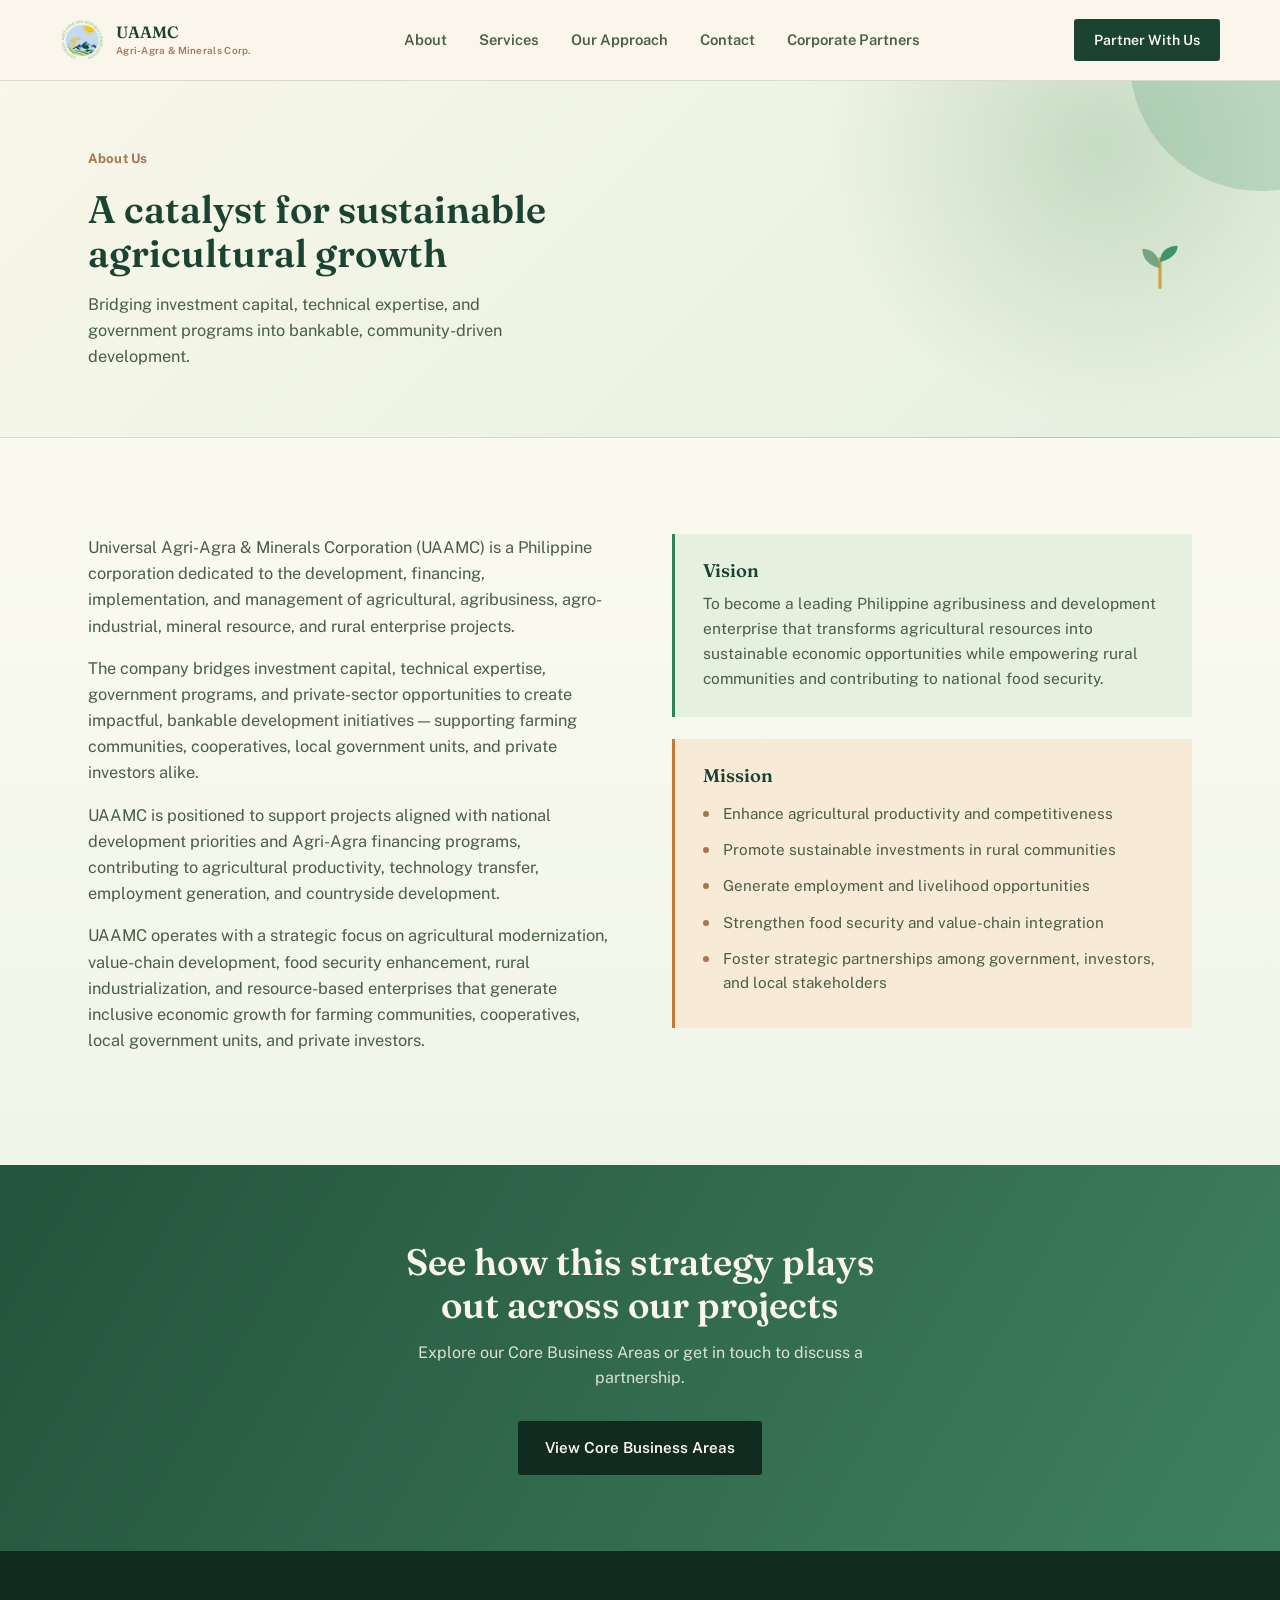
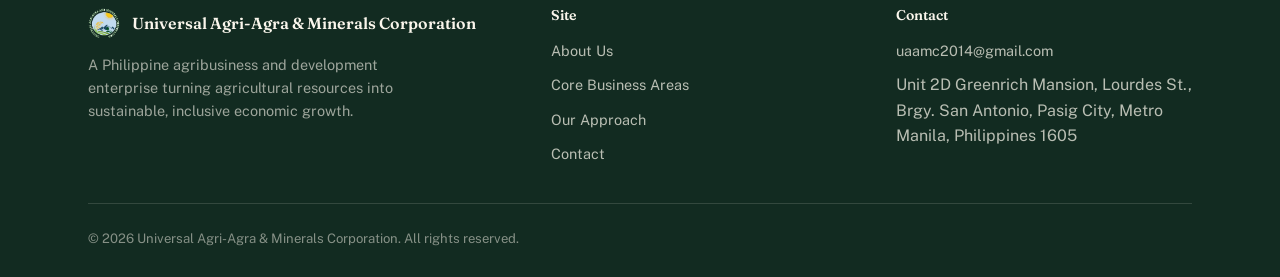
==== about.html @ ee2f5501 "Add files via upload" ====
<!DOCTYPE html>
<html lang="en">
<head>
<meta charset="UTF-8">
<meta name="viewport" content="width=device-width, initial-scale=1.0">
<title>About Us — UAAMC</title>
<meta name="description" content="Learn about Universal Agri-Agra & Minerals Corporation's vision, mission, and company overview.">
<link rel="preconnect" href="https://fonts.googleapis.com">
<link rel="preconnect" href="https://fonts.gstatic.com" crossorigin>
<link href="https://fonts.googleapis.com/css2?family=Fraunces:ital,opsz,wght@0,9..144,300;0,9..144,500;0,9..144,600;1,9..144,500&family=Public+Sans:wght@400;500;600;700&display=swap" rel="stylesheet">
<link rel="icon" type="image/png" href="assets/favicon.png">
<link rel="stylesheet" href="styles.css">
</head>
<body class="page-about">

<header>
  <div class="wrap nav-row">
    <a href="index.html" class="brand">
      <img class="brand-mark" src="assets/uaamc-logo.png" alt="UAAMC logo">
      <span class="brand-text">UAAMC<small>Agri-Agra & Minerals Corp.</small></span>
    </a>
    <nav id="site-navigation">
      <ul>
        <li><a href="about.html">About</a></li>
        <li><a href="services.html">Services</a></li>
        <li><a href="approach.html">Our Approach</a></li>
        <li><a href="contact.html">Contact</a></li>
        <li class="has-submenu">
          <a href="sazgar.html">Corporate Partners</a>
          <ul class="submenu">
            <li><a href="sazgar.html">SAZGAR Philippines Inc.</a></li>
            <!-- Add future corporate partners as additional submenu items here. -->
          </ul>
        </li>
      </ul>
    </nav>
    <a href="contact.html" class="nav-cta">Partner With Us</a>
    <button class="menu-btn" aria-label="Open menu" aria-expanded="false" aria-controls="site-navigation"><span></span><span></span><span></span></button>
  </div>
</header>

<main>
  <section class="page-banner">
    <div class="wrap">
      <div>
        <span class="eyebrow-tag">About Us</span>
        <h1>A catalyst for sustainable agricultural growth</h1>
        <p>Bridging investment capital, technical expertise, and government programs into bankable, community-driven development.</p>
      </div>
      <svg class="icon-badge" viewBox="0 0 40 40" fill="none" xmlns="http://www.w3.org/2000/svg" aria-hidden="true">
        <path d="M20 34V16" stroke="#D4A144" stroke-width="2" stroke-linecap="round"/>
        <path d="M20 22C20 22 9 20 9 10C16 10 20 15 20 22Z" fill="#74A57F"/>
        <path d="M20 18C20 18 31 16 31 8C24 8 20 12.5 20 18Z" fill="#40916C"/>
      </svg>
    </div>
  </section>

  <section class="about">
    <div class="wrap">
      <div class="about-grid">
        <div class="about-copy">
          <p>Universal Agri-Agra & Minerals Corporation (UAAMC) is a Philippine corporation dedicated to the development, financing, implementation, and management of agricultural, agribusiness, agro-industrial, mineral resource, and rural enterprise projects.</p>
          <p>The company bridges investment capital, technical expertise, government programs, and private-sector opportunities to create impactful, bankable development initiatives — supporting farming communities, cooperatives, local government units, and private investors alike.</p>
          <p>UAAMC is positioned to support projects aligned with national development priorities and Agri-Agra financing programs, contributing to agricultural productivity, technology transfer, employment generation, and countryside development.</p>
          <p>UAAMC operates with a strategic focus on agricultural modernization, value-chain development, food security enhancement, rural industrialization, and resource-based enterprises that generate inclusive economic growth for farming communities, cooperatives, local government units, and private investors.</p>
        </div>
        <div class="vm-stack">
          <div class="vm-card">
            <h3>Vision</h3>
            <p>To become a leading Philippine agribusiness and development enterprise that transforms agricultural resources into sustainable economic opportunities while empowering rural communities and contributing to national food security.</p>
          </div>
          <div class="vm-card mission">
            <h3>Mission</h3>
            <ul>
              <li>Enhance agricultural productivity and competitiveness</li>
              <li>Promote sustainable investments in rural communities</li>
              <li>Generate employment and livelihood opportunities</li>
              <li>Strengthen food security and value-chain integration</li>
              <li>Foster strategic partnerships among government, investors, and local stakeholders</li>
            </ul>
          </div>
        </div>
      </div>
    </div>
  </section>

  <section class="cta-band">
    <div class="wrap">
      <h2>See how this strategy plays out across our projects</h2>
      <p>Explore our Core Business Areas or get in touch to discuss a partnership.</p>
      <a href="services.html" class="btn btn-primary">View Core Business Areas</a>
    </div>
  </section>
</main>

<footer>
  <div class="wrap">
    <div class="foot-grid">
      <div>
        <div class="foot-brand">
          <img class="brand-mark" src="assets/uaamc-logo.png" alt="UAAMC logo">
          <span>Universal Agri-Agra & Minerals Corporation</span>
        </div>
        <p style="max-width:34ch; font-size:0.9rem; color:rgba(250,246,236,0.6);">A Philippine agribusiness and development enterprise turning agricultural resources into sustainable, inclusive economic growth.</p>
      </div>
      <div>
        <h4>Site</h4>
        <ul>
          <li><a href="about.html">About Us</a></li>
          <li><a href="services.html">Core Business Areas</a></li>
          <li><a href="approach.html">Our Approach</a></li>
          <li><a href="contact.html">Contact</a></li>
        </ul>
      </div>
      <div>
        <h4>Contact</h4>
        <ul>
          <li><a href="mailto:uaamc2014@gmail.com">uaamc2014@gmail.com</a></li>
          <li>Unit 2D Greenrich Mansion, Lourdes St., Brgy. San Antonio, Pasig City, Metro Manila, Philippines 1605</li>
        </ul>
      </div>
    </div>
    <div class="foot-bottom">
      <span>&copy; 2026 Universal Agri-Agra &amp; Minerals Corporation. All rights reserved.</span>
      <span></span>
    </div>
  </div>
</footer>

  <script src="script.js"></script>
</body>
</html>
---- styles.css ----
:root{
  --forest:#1B4332;
  --forest-deep:#122B21;
  --leaf:#40916C;
  --leaf-light:#74A57F;
  --earth:#A9744F;
  --earth-light:#C79766;
  --gold:#D4A144;
  --cream:#FAF6EC;
  --cream-alt:#F1E8D6;
  --ink:#22301D;
  --ink-soft:#4A5D45;
  --line:rgba(27,67,50,0.14);
  --max:1160px;
}

*{box-sizing:border-box;}
html{scroll-behavior:smooth;}
body{
  margin:0;
  background:var(--cream);
  color:var(--ink);
  font-family:'Public Sans', sans-serif;
  font-size:16px;
  line-height:1.6;
  -webkit-font-smoothing:antialiased;
}
h1,h2,h3,h4{
  font-family:'Fraunces', serif;
  color:var(--forest);
  margin:0 0 0.4em 0;
  line-height:1.15;
  font-weight:600;
}
p{margin:0 0 1em 0;}
a{color:inherit;}
img,svg{display:block; max-width:100%;}
.wrap{max-width:var(--max); margin:0 auto; padding:0 28px;}
section{padding:96px 0;}
ul{margin:0; padding:0;}

a:focus-visible, button:focus-visible{
  outline:3px solid var(--gold);
  outline-offset:2px;
}

@media (prefers-reduced-motion: reduce){
  *{animation:none !important; transition:none !important;}
}

/* ---------- Header ---------- */
header{
  position:sticky; top:0; z-index:50;
  background:rgba(250,246,236,0.92);
  backdrop-filter:blur(8px);
  border-bottom:1px solid var(--line);
}
.nav-row{
  display:flex; align-items:center; justify-content:space-between;
  padding:18px 0;
}
.brand{
  display:flex; align-items:center; gap:12px;
  text-decoration:none;
}
.brand-mark{width:44px; height:44px; flex-shrink:0; object-fit:contain;}
.brand-text{font-family:'Fraunces', serif; font-weight:600; color:var(--forest); font-size:1.02rem; line-height:1.2;}
.brand-text small{display:block; font-family:'Public Sans',sans-serif; font-weight:600; font-size:0.62rem; letter-spacing:0.03em; color:var(--earth); margin-top:2px;}

nav ul{display:flex; gap:32px; list-style:none;}
nav li{position:relative;}
nav a{
  text-decoration:none; color:var(--ink-soft); font-weight:600; font-size:0.92rem;
  padding:4px 0; border-bottom:2px solid transparent;
}
nav a:hover{color:var(--forest); border-color:var(--gold);}
nav a[aria-current="page"]{color:var(--forest); border-color:var(--earth);}
nav .submenu{
  display:none; position:absolute; top:calc(100% + 18px); right:0; min-width:235px;
  padding:12px 0; background:var(--cream); border:1px solid var(--line);
  box-shadow:0 12px 24px rgba(18,43,33,0.10); flex-direction:column; gap:0; z-index:60;
}
nav .submenu li{padding:0;}
nav .submenu a{display:block; padding:10px 18px; white-space:nowrap; border:0;}
nav .has-submenu:hover > .submenu, nav .has-submenu:focus-within > .submenu{display:flex;}
.nav-cta{
  background:var(--forest); color:var(--cream); padding:10px 20px; border-radius:3px;
  font-weight:600; font-size:0.88rem; text-decoration:none; white-space:nowrap;
  transition:background 0.15s ease;
}
.nav-cta:hover{background:var(--leaf);}
.menu-btn{display:none; background:none; border:none; cursor:pointer; padding:6px;}
.menu-btn span{display:block; width:24px; height:2px; background:var(--forest); margin:5px 0;}

/* ---------- Hero (home page) ---------- */
.hero{
  padding:72px 0 0 0;
  background:linear-gradient(180deg, var(--cream) 0%, var(--cream-alt) 100%);
  overflow:hidden;
}
.hero .wrap{
  display:grid; grid-template-columns:1.05fr 0.95fr; gap:56px; align-items:center;
}
.eyebrow-tag{
  display:inline-block; color:var(--earth); font-weight:700; font-size:0.82rem;
  margin-bottom:18px; letter-spacing:0.01em;
}
.hero h1{
  font-size:clamp(2.2rem, 3.6vw, 3.05rem);
  font-weight:600;
  max-width:12ch;
}
.hero .tagline{
  font-family:'Fraunces', serif; font-style:italic; font-weight:500;
  color:var(--leaf); font-size:1.22rem; margin:14px 0 20px 0;
}
.hero p.lead{
  color:var(--ink-soft); font-size:1.05rem; max-width:46ch; margin-bottom:30px;
}
.hero-ctas{display:flex; gap:16px; flex-wrap:wrap;}
.btn{
  display:inline-flex; align-items:center; gap:8px;
  padding:14px 26px; border-radius:3px; font-weight:600; font-size:0.95rem;
  text-decoration:none; border:1.5px solid transparent; cursor:pointer;
  transition:transform 0.12s ease, background 0.15s ease;
}
.btn-primary{background:var(--forest); color:var(--cream);}
.btn-primary:hover{background:var(--leaf);}
.btn-outline{border-color:var(--forest); color:var(--forest);}
.btn-outline:hover{background:var(--forest); color:var(--cream);}

.hero-art{width:100%; height:auto;}

/* ---------- Page banner (inner pages) ---------- */
.page-banner{
  padding:64px 0 52px 0;
  background:linear-gradient(180deg, var(--cream) 0%, var(--cream-alt) 100%);
  border-bottom:1px solid var(--line);
}
.page-banner .wrap{
  display:flex; align-items:center; justify-content:space-between; gap:40px;
}
.page-banner h1{font-size:clamp(1.9rem, 3vw, 2.5rem); max-width:14ch;}
.page-banner p{color:var(--ink-soft); font-size:1.02rem; max-width:48ch; margin-top:10px;}
.page-banner .icon-badge{width:64px; height:64px; flex-shrink:0;}

/* ---------- Section headers ---------- */
.section-head{max-width:640px; margin-bottom:52px;}
.section-head .kicker{
  color:var(--earth); font-weight:700; font-size:0.82rem; display:block; margin-bottom:10px;
}
.section-head h2{font-size:clamp(1.7rem, 2.4vw, 2.2rem);}
.section-head p{color:var(--ink-soft); font-size:1.02rem; margin-top:12px;}

.link-more{
  display:inline-flex; align-items:center; gap:8px;
  color:var(--earth); font-weight:700; font-size:0.94rem; text-decoration:none;
  border-bottom:1.5px solid var(--earth-light); padding-bottom:2px;
}
.link-more:hover{color:var(--forest); border-color:var(--forest);}
.link-more svg{width:16px; height:16px;}

/* ---------- About ---------- */
.about{background:var(--cream);}
.about-grid{
  display:grid; grid-template-columns:1fr 1fr; gap:64px; align-items:start;
}
.about-copy p{color:var(--ink-soft); font-size:1.02rem;}
.vm-stack{display:flex; flex-direction:column; gap:22px;}
.vm-card{
  background:var(--cream-alt);
  border-left:3px solid var(--leaf);
  padding:26px 28px;
}
.vm-card.mission{border-left-color:var(--earth);}
.vm-card h3{font-size:1.15rem; margin-bottom:10px;}
.vm-card p{color:var(--ink-soft); font-size:0.97rem; margin:0;}
.vm-card ul{list-style:none; margin-top:4px;}
.vm-card li{
  color:var(--ink-soft); font-size:0.95rem; padding:6px 0 6px 20px; position:relative;
}
.vm-card li::before{
  content:""; position:absolute; left:0; top:15px; width:6px; height:6px;
  background:var(--earth); border-radius:50%;
}

/* ---------- Home teasers ---------- */
.teaser{background:var(--cream);}
.teaser-copy{max-width:640px;}
.teaser-copy p{color:var(--ink-soft); font-size:1.02rem;}

.teaser-grid{
  display:grid; grid-template-columns:repeat(5, 1fr); gap:2px;
  background:rgba(27,67,50,0.1); margin-top:44px;
}
.teaser-card{
  background:var(--cream-alt);
  padding:26px 18px; text-align:center; text-decoration:none;
  display:flex; flex-direction:column; align-items:center; gap:12px;
  transition:background 0.15s ease;
}
.teaser-card:hover{background:#E9DCC0;}
.teaser-card .icon{width:32px; height:32px;}
.teaser-card span{font-size:0.85rem; font-weight:600; color:var(--forest); line-height:1.3;}

.approach-teaser{background:var(--cream-alt);}
.approach-teaser-grid{display:grid; grid-template-columns:1fr 1fr; gap:56px; align-items:center;}
.approach-teaser .chip-list{margin-top:20px;}

/* ---------- Core Business Areas ---------- */
.services{background:var(--forest); color:var(--cream);}
.services .section-head h2{color:var(--cream);}
.services .section-head p{color:rgba(250,246,236,0.75);}
.services .kicker{color:var(--gold);}
.service-grid{
  display:grid; grid-template-columns:repeat(3, 1fr); gap:2px;
  background:rgba(250,246,236,0.14);
}
.service-card{
  background:var(--forest-deep);
  padding:34px 30px;
  display:flex; flex-direction:column; gap:14px;
}
.service-card .icon{width:40px; height:40px;}
.service-card h3{color:var(--cream); font-size:1.08rem;}
.service-card ul{list-style:none; display:flex; flex-direction:column; gap:7px;}
.service-card li{
  color:rgba(250,246,236,0.72); font-size:0.9rem; padding-left:16px; position:relative;
}
.service-card li::before{
  content:"—"; position:absolute; left:0; color:var(--gold);
}

/* ---------- Strategic Advantage ---------- */
.advantage{background:var(--cream-alt);}
.adv-row{
  display:grid; grid-template-columns:repeat(6, 1fr); gap:0;
  border-top:1px solid var(--line);
}
.adv-item{
  padding:28px 18px; border-right:1px solid var(--line); border-bottom:1px solid var(--line);
  text-align:center;
}
.adv-item:last-child{border-right:none;}
.adv-item .icon{width:32px; height:32px; margin:0 auto 14px auto;}
.adv-item p{font-size:0.86rem; font-weight:600; color:var(--forest); margin:0; line-height:1.35;}

/* ---------- Philosophy / Commitment ---------- */
.philosophy{background:var(--cream);}
.phil-grid{display:grid; grid-template-columns:1fr 1fr; gap:64px;}
.phil-block h3{font-size:1.28rem; margin-bottom:8px;}
.phil-block > p{color:var(--ink-soft); margin-bottom:22px; font-size:0.97rem;}
.chip-list{display:flex; flex-wrap:wrap; gap:10px;}
.chip{
  padding:9px 16px; border:1.5px solid var(--leaf); color:var(--forest);
  border-radius:100px; font-size:0.87rem; font-weight:600;
}
.phil-block.commitment .chip{border-color:var(--earth);}

/* ---------- Contact page ---------- */
.contact-grid{display:grid; grid-template-columns:1fr 1fr; gap:64px; align-items:start;}
.contact-card{background:var(--cream-alt); padding:30px 32px;}
.contact-card h3{font-size:1.1rem; margin-bottom:16px;}
.contact-rows{display:flex; flex-direction:column; gap:16px;}
.contact-row{display:flex; gap:14px; align-items:flex-start;}
.contact-row .icon{width:22px; height:22px; flex-shrink:0; margin-top:2px;}
.contact-row div p{margin:0; color:var(--ink-soft); font-size:0.95rem;}
.contact-row div .label{font-weight:700; color:var(--forest); font-size:0.85rem; display:block; margin-bottom:2px;}
.contact-note{
  border-left:3px solid var(--gold); background:var(--cream-alt); padding:20px 24px;
  color:var(--ink-soft); font-size:0.95rem; margin-top:24px;
}

/* ---------- Contact / Footer CTA band ---------- */
.cta-band{
  background:var(--earth); color:var(--cream); text-align:center; padding:76px 0;
}
.cta-band h2{color:var(--cream); font-size:clamp(1.7rem,3vw,2.3rem); max-width:20ch; margin:0 auto 14px auto;}
.cta-band p{color:rgba(250,246,236,0.85); max-width:52ch; margin:0 auto 30px auto;}
.cta-band .btn-primary{background:var(--forest-deep);}
.cta-band .btn-primary:hover{background:var(--forest);}

footer{background:var(--forest-deep); color:rgba(250,246,236,0.72); padding:56px 0 28px 0;}
.foot-grid{
  display:grid; grid-template-columns:1.4fr 1fr 1fr; gap:48px; padding-bottom:36px;
  border-bottom:1px solid rgba(250,246,236,0.14);
}
.foot-brand{display:flex; gap:12px; align-items:center; margin-bottom:14px;}
.foot-brand .brand-mark{width:32px; height:32px;}
.foot-brand span{font-family:'Fraunces',serif; color:var(--cream); font-weight:600;}
footer h4{color:var(--cream); font-size:0.88rem; margin-bottom:14px; text-transform:none;}
footer ul{list-style:none; display:flex; flex-direction:column; gap:9px;}
footer a{text-decoration:none; color:rgba(250,246,236,0.72); font-size:0.9rem;}
footer a:hover{color:var(--gold);}
.foot-bottom{
  display:flex; justify-content:space-between; flex-wrap:wrap; gap:12px;
  padding-top:24px; font-size:0.82rem; color:rgba(250,246,236,0.5);
}

/* ---------- Responsive ---------- */
@media (max-width:900px){
  .hero .wrap{grid-template-columns:1fr; gap:36px;}
  .hero{padding-top:48px;}
  .hero-art{order:-1; max-width:420px; margin:0 auto;}
  .about-grid, .phil-grid, .contact-grid, .approach-teaser-grid{grid-template-columns:1fr; gap:40px;}
  .service-grid{grid-template-columns:repeat(2,1fr);}
  .teaser-grid{grid-template-columns:repeat(3,1fr);}
  .adv-row{grid-template-columns:repeat(3,1fr);}
  .adv-item:nth-child(3){border-right:none;}
  .foot-grid{grid-template-columns:1fr 1fr;}
  nav ul{display:none;}
  .menu-btn{display:block;}
  .page-banner .wrap{flex-direction:column; align-items:flex-start; gap:18px;}
}
@media (max-width:560px){
  section{padding:64px 0;}
  .service-grid{grid-template-columns:1fr;}
  .teaser-grid{grid-template-columns:repeat(2,1fr);}
  .adv-row{grid-template-columns:repeat(2,1fr);}
  .adv-item:nth-child(3){border-right:1px solid var(--line);}
  .adv-item:nth-child(2n){border-right:none;}
  .foot-grid{grid-template-columns:1fr;}
  .nav-cta{padding:8px 14px; font-size:0.82rem;}
}


/* ---------- Mobile navigation enhancement ---------- */
@media (max-width:900px){
  header nav.is-open{
    display:block;
    position:absolute;
    top:100%;
    left:0;
    right:0;
    background:var(--cream);
    border-bottom:1px solid var(--line);
    box-shadow:0 12px 24px rgba(18,43,33,0.08);
  }
  header nav.is-open ul{
    display:flex;
    flex-direction:column;
    gap:0;
    padding:8px 28px 18px;
  }
  header nav.is-open li a{
    display:block;
    padding:12px 0;
    border-bottom:1px solid var(--line);
  }
  header nav.is-open li:last-child a{border-bottom:0;}
  .nav-row{position:relative;}
}


/* =========================================================
   UAAMC Color Theme Refresh
   Each inner page has a distinct accent while retaining
   the shared green-and-earth corporate identity.
   ========================================================= */

/* Shared visual polish */
.page-banner{
  position:relative;
  overflow:hidden;
}
.page-banner::after{
  content:"";
  position:absolute;
  width:260px;
  height:260px;
  right:-110px;
  top:-150px;
  border-radius:50%;
  background:var(--page-accent-soft, rgba(212,161,68,.18));
  pointer-events:none;
}
.page-banner .wrap{position:relative; z-index:1;}
.page-banner h1{max-width:18ch;}
.section-head h2{letter-spacing:-.015em;}
.card, .service-card, .contact-card, .vm-card, .adv-item{
  transition:transform .18s ease, box-shadow .18s ease, background .18s ease;
}

/* ABOUT — fresh leaf / botanical palette */
.page-about{
  --page-accent:#2F855A;
  --page-accent-soft:rgba(47,133,90,.20);
}
.page-about .page-banner{
  background:
    radial-gradient(circle at 86% 18%, rgba(116,165,127,.30), transparent 24%),
    linear-gradient(135deg,#F8F7E9 0%,#E5F0DF 100%);
}
.page-about .about{
  background:linear-gradient(180deg,#FBFAF1 0%,#F0F5E9 100%);
}
.page-about .vm-card{
  background:#E6F0DF;
  border-left-color:#2F855A;
}
.page-about .vm-card.mission{
  background:#F7EBD7;
  border-left-color:#C27B36;
}
.page-about .cta-band{
  background:linear-gradient(120deg,#24543B 0%,#3F8060 100%);
}

/* SERVICES — deeper emerald with warm gold highlights */
.page-services{
  --page-accent:#D4A144;
  --page-accent-soft:rgba(212,161,68,.25);
}
.page-services .page-banner{
  background:
    radial-gradient(circle at 88% 10%,rgba(212,161,68,.28),transparent 25%),
    linear-gradient(135deg,#F7F0DF 0%,#E8E4C9 100%);
}
.page-services .services{
  background:linear-gradient(135deg,#163B2C 0%,#24543B 55%,#315F45 100%);
}
.page-services .service-card{
  background:rgba(10,39,28,.82);
  border-top:3px solid transparent;
}
.page-services .service-card:hover{
  transform:translateY(-5px);
  background:#214B36;
  border-top-color:var(--gold);
  box-shadow:0 14px 30px rgba(0,0,0,.14);
}
.page-services .service-card:nth-child(2n){
  border-top-color:#74A57F;
}
.page-services .cta-band{
  background:linear-gradient(120deg,#D4A144 0%,#B98035 100%);
}
.page-services .cta-band h2,
.page-services .cta-band p{color:#173A2A;}

/* APPROACH — calm blue-green / strategic palette */
.page-approach{
  --page-accent:#4F8F9B;
  --page-accent-soft:rgba(79,143,155,.23);
}
.page-approach .page-banner{
  background:
    radial-gradient(circle at 85% 20%,rgba(79,143,155,.25),transparent 26%),
    linear-gradient(135deg,#EDF4EF 0%,#DCEBE7 100%);
}
.page-approach .advantage{
  background:linear-gradient(180deg,#E7F0EC 0%,#D8E8E3 100%);
}
.page-approach .adv-item{
  background:rgba(255,255,255,.28);
}
.page-approach .adv-item:hover{
  transform:translateY(-4px);
  background:rgba(255,255,255,.72);
  box-shadow:0 12px 24px rgba(27,67,50,.08);
}
.page-approach .philosophy{
  background:#FAF7EF;
}
.page-approach .chip{
  border-color:#4F8F9B;
  background:rgba(79,143,155,.07);
}
.page-approach .cta-band{
  background:linear-gradient(120deg,#245D63 0%,#397D7B 100%);
}

/* CONTACT — warm, welcoming terracotta / sand palette */
.page-contact{
  --page-accent:#B86F4B;
  --page-accent-soft:rgba(184,111,75,.23);
}
.page-contact .page-banner{
  background:
    radial-gradient(circle at 86% 15%,rgba(184,111,75,.25),transparent 25%),
    linear-gradient(135deg,#FAF0E4 0%,#F0DFC9 100%);
}
.page-contact .about{
  background:linear-gradient(180deg,#FFF9F1 0%,#F7E9D9 100%);
}
.page-contact .contact-card{
  background:#FFFDF8;
  border:1px solid rgba(184,111,75,.22);
  border-top:4px solid #B86F4B;
  box-shadow:0 12px 28px rgba(116,74,48,.08);
}
.page-contact .contact-row .icon{
  background:#F4E0CE;
  border-radius:50%;
  padding:7px;
}
.page-contact .btn-primary{
  background:#9D5B3C;
}
.page-contact .btn-primary:hover{
  background:#7F472F;
}
.page-contact .cta-band{
  background:linear-gradient(120deg,#7F472F 0%,#B86F4B 100%);
}

/* Keep the palette restrained on small screens. */
@media (max-width:700px){
  .page-banner::after{width:180px;height:180px;right:-100px;top:-100px;}
  .page-services .service-card:hover,
  .page-approach .adv-item:hover{transform:none;}
}


/* =========================================================
   SAZGAR Marketing Partner pages
   ========================================================= */
.page-partner{
  --page-accent:#2374C6;
  --page-accent-soft:rgba(35,116,198,.20);
}
.page-partner .page-banner{
  background:
    radial-gradient(circle at 86% 18%,rgba(35,116,198,.24),transparent 27%),
    linear-gradient(135deg,#EAF4F5 0%,#DCE8F6 100%);
}
.partner-intro,.partner-feature-grid,.product-intro,.support-grid{
  display:grid;
  grid-template-columns:1fr 1fr;
  gap:42px;
  align-items:center;
}
.partner-hero-image,.partner-feature-grid img,.product-intro img,.support-grid img{
  width:100%;
  border-radius:18px;
  box-shadow:0 18px 40px rgba(15,48,89,.14);
}
.partner-feature{
  padding:76px 0;
  background:linear-gradient(135deg,#E9F2E7 0%,#F7F0DF 100%);
}
.partner-feature-grid img{max-height:360px;object-fit:cover;}
.partner-stats{
  background:linear-gradient(120deg,#0E2D62 0%,#176CB0 100%);
  color:white;
  padding:38px 0;
}
.stats-grid{
  display:grid;
  grid-template-columns:repeat(4,1fr);
  gap:20px;
  text-align:center;
}
.stats-grid strong{display:block;font-size:2rem;font-family:Fraunces,serif;color:#F4C95D;}
.stats-grid span{display:block;color:rgba(255,255,255,.8);font-size:.85rem;margin-top:5px;}
.partner-highlight{background:#F7FAF7;}
.feature-grid,.product-grid{
  display:grid;
  grid-template-columns:repeat(2,1fr);
  gap:22px;
  margin-top:28px;
}
.feature-grid article,.product-card{
  background:white;
  border:1px solid rgba(35,116,198,.14);
  border-radius:16px;
  padding:24px;
  box-shadow:0 10px 24px rgba(15,48,89,.06);
}
.feature-grid h3,.product-card h3{color:#123C67;margin-top:0;}
.partner-links{display:flex;gap:12px;flex-wrap:wrap;margin-top:24px;}
.btn-secondary{
  display:inline-flex;align-items:center;justify-content:center;
  padding:12px 20px;border-radius:999px;border:1px solid var(--forest);
  color:var(--forest);text-decoration:none;font-weight:700;
}
.product-intro{margin-bottom:42px;}
.product-grid{grid-template-columns:repeat(2,1fr);}
.product-card{padding:0;overflow:hidden;}
.product-card img{width:100%;height:230px;object-fit:cover;display:block;}
.product-card h3,.product-card p{margin-left:22px;margin-right:22px;}
.product-card h3{margin-top:20px;}
.product-card p{margin-bottom:24px;color:var(--ink-soft);}
.source-note{font-size:.85rem;color:var(--ink-soft);margin-top:28px;}
.support-list{padding-left:20px;color:var(--ink-soft);line-height:1.9;}
@media(max-width:800px){
  .partner-intro,.partner-feature-grid,.product-intro,.support-grid{grid-template-columns:1fr;gap:26px;}
  .stats-grid{grid-template-columns:repeat(2,1fr);gap:28px;}
  .feature-grid,.product-grid{grid-template-columns:1fr;}
  .partner-feature{padding:52px 0;}
}


/* SAZGAR partner identity */
.sazgar-logo{
  display:block;
  width:min(260px, 100%);
  max-height:110px;
  object-fit:contain;
  object-position:left center;
  margin:0 0 18px;
  border-radius:12px;
  background:#06265E;
  padding:10px 16px;
}
.partner-feature .sazgar-logo{
  width:min(230px,100%);
}


.contact-official{
  padding:48px 0;
  background:linear-gradient(135deg,#F4F0DF 0%,#E7F0E5 100%);
}
.contact-official p{
  color:var(--ink-soft);
  line-height:1.8;
}
.contact-official a{
  color:var(--forest);
  font-weight:700;
}

/* Contact page refinements */
.contact-card a { text-decoration: none; }
.contact-mobile-placeholder { min-height: 1.35em; margin: 0.15rem 0 0; }

@media (max-width:900px){
  header nav.is-open .submenu{
    display:flex; position:static; min-width:0; padding:0 0 0 18px;
    border:0; box-shadow:none; background:transparent;
  }
  header nav.is-open .submenu a{padding:9px 0; white-space:normal;}
}
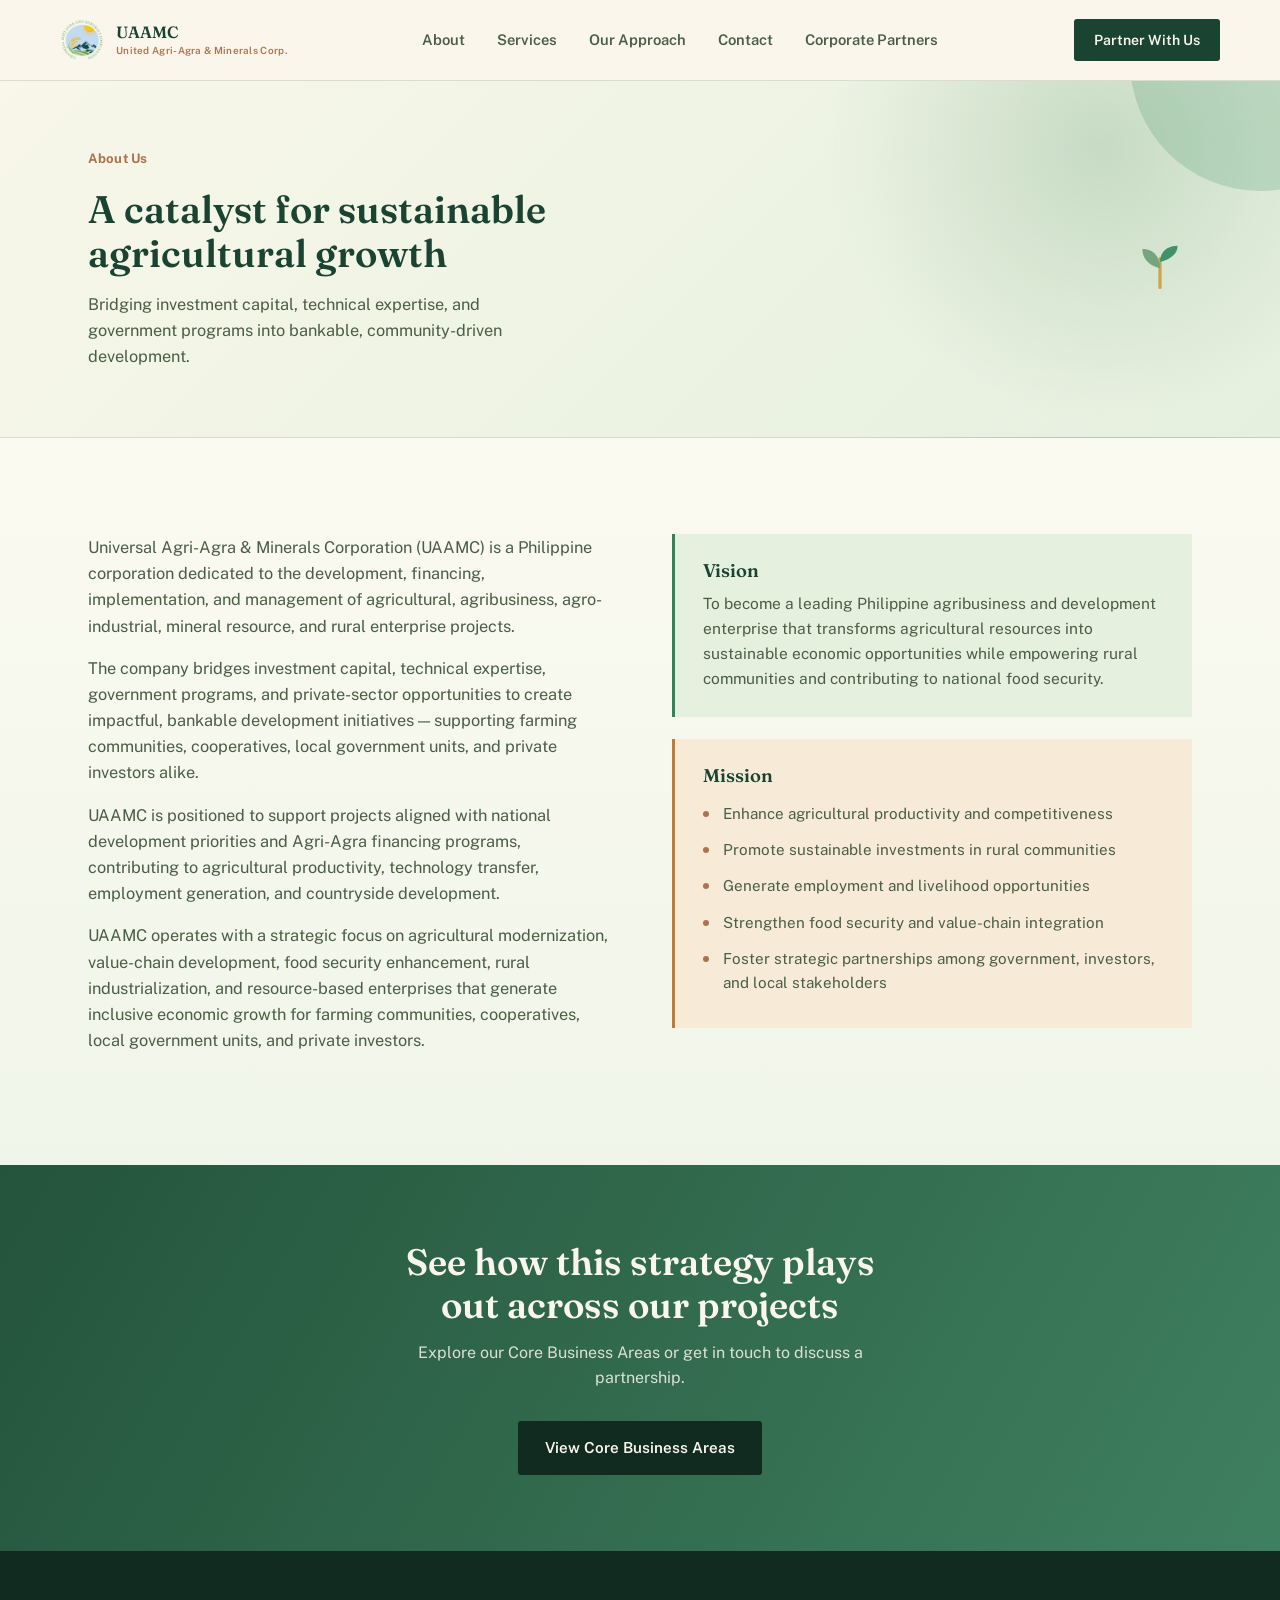
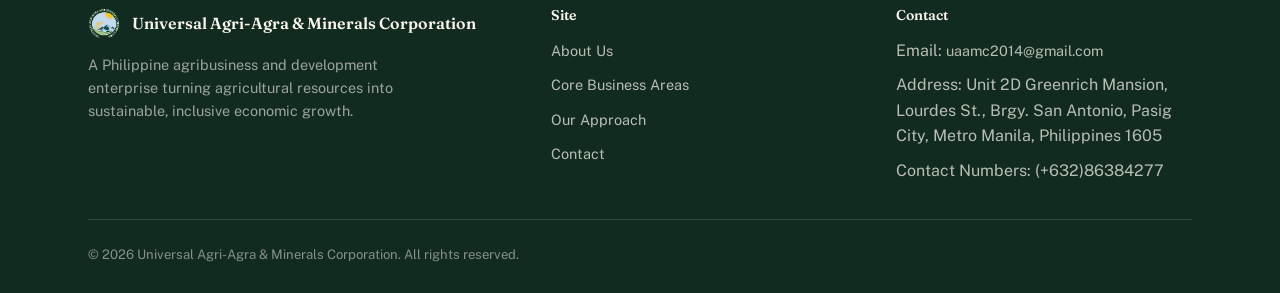
==== commit 2edae0e9: "Update about.html" ====
--- a/about.html
+++ b/about.html
@@ -17,7 +17,7 @@
   <div class="wrap nav-row">
     <a href="index.html" class="brand">
       <img class="brand-mark" src="assets/uaamc-logo.png" alt="UAAMC logo">
-      <span class="brand-text">UAAMC<small>Agri-Agra & Minerals Corp.</small></span>
+      <span class="brand-text">UAAMC<small>United Agri-Agra & Minerals Corp.</small></span>
     </a>
     <nav id="site-navigation">
       <ul>
@@ -115,8 +115,9 @@
       <div>
         <h4>Contact</h4>
         <ul>
-          <li><a href="mailto:uaamc2014@gmail.com">uaamc2014@gmail.com</a></li>
-          <li>Unit 2D Greenrich Mansion, Lourdes St., Brgy. San Antonio, Pasig City, Metro Manila, Philippines 1605</li>
+          <li>Email: <a href="mailto:uaamc2014@gmail.com">uaamc2014@gmail.com</a></li>
+          <li>Address: Unit 2D Greenrich Mansion, Lourdes St., Brgy. San Antonio, Pasig City, Metro Manila, Philippines 1605</li>
+          <li>Contact Numbers: (+632)86384277</a></li>
         </ul>
       </div>
     </div>
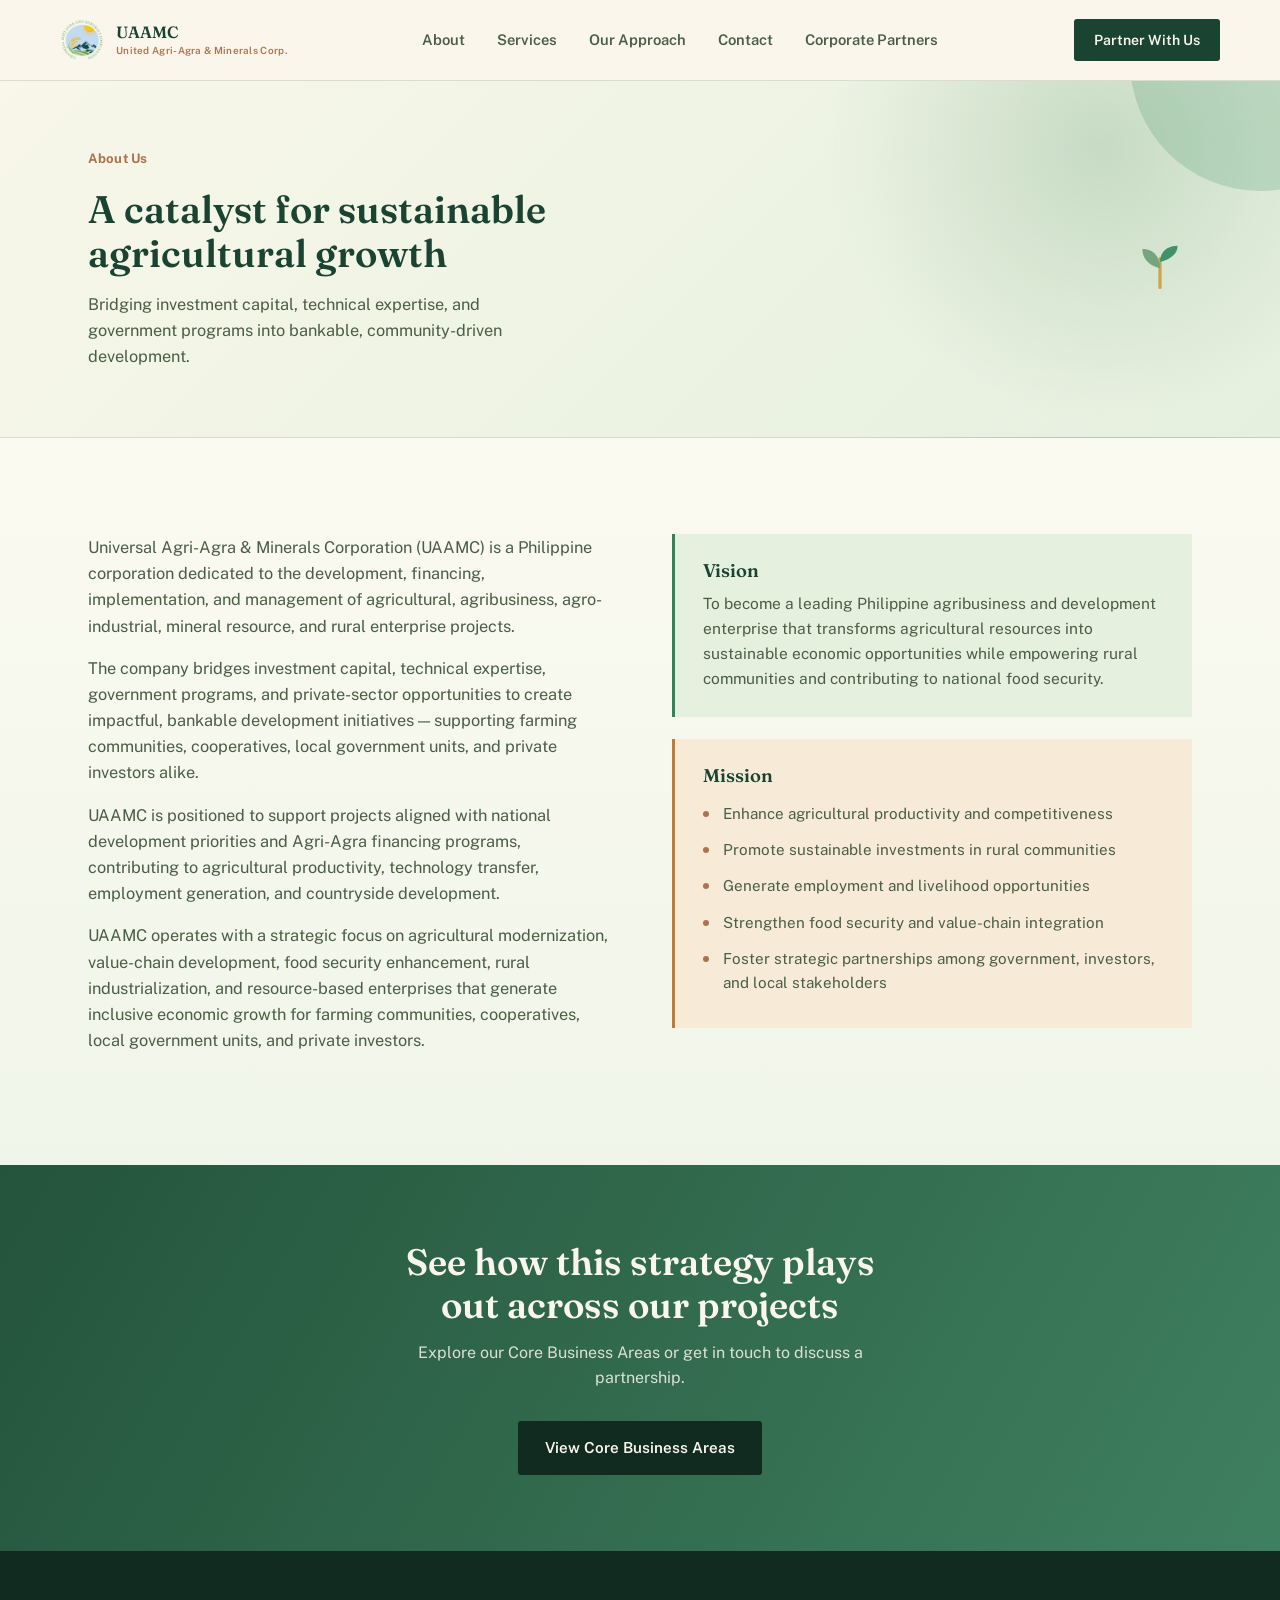
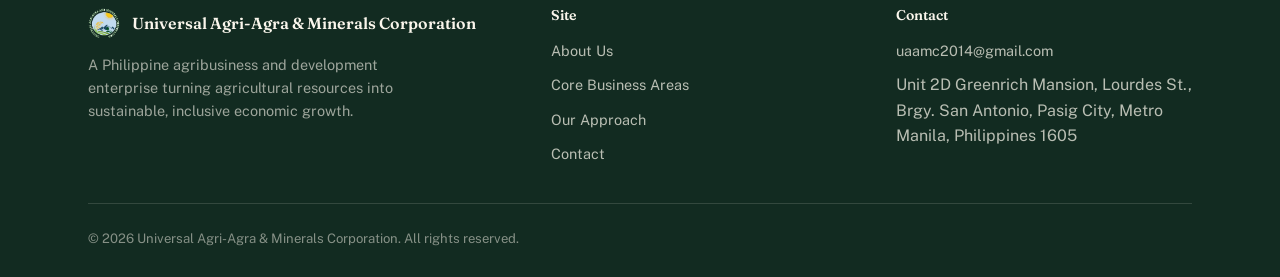
==== commit eb816052: "Add files via upload" ====
--- a/about.html
+++ b/about.html
@@ -26,9 +26,9 @@
         <li><a href="approach.html">Our Approach</a></li>
         <li><a href="contact.html">Contact</a></li>
         <li class="has-submenu">
-          <a href="sazgar.html">Corporate Partners</a>
+          <a href="#" aria-haspopup="true">Corporate Partners</a>
           <ul class="submenu">
-            <li><a href="sazgar.html">SAZGAR Philippines Inc.</a></li>
+            <li><a href="sazgar.html">SAZGAR Philippines, Inc.</a></li>
             <!-- Add future corporate partners as additional submenu items here. -->
           </ul>
         </li>
@@ -115,9 +115,8 @@
       <div>
         <h4>Contact</h4>
         <ul>
-          <li>Email: <a href="mailto:uaamc2014@gmail.com">uaamc2014@gmail.com</a></li>
-          <li>Address: Unit 2D Greenrich Mansion, Lourdes St., Brgy. San Antonio, Pasig City, Metro Manila, Philippines 1605</li>
-          <li>Contact Numbers: (+632)86384277</a></li>
+          <li><a href="mailto:uaamc2014@gmail.com">uaamc2014@gmail.com</a></li>
+          <li>Unit 2D Greenrich Mansion, Lourdes St., Brgy. San Antonio, Pasig City, Metro Manila, Philippines 1605</li>
         </ul>
       </div>
     </div>
--- a/styles.css
+++ b/styles.css
@@ -513,7 +513,7 @@
 
 
 /* =========================================================
-   SAZGAR Marketing Partner pages
+   SAZGAR Corporate Partner pages
    ========================================================= */
 .page-partner{
   --page-accent:#2374C6;
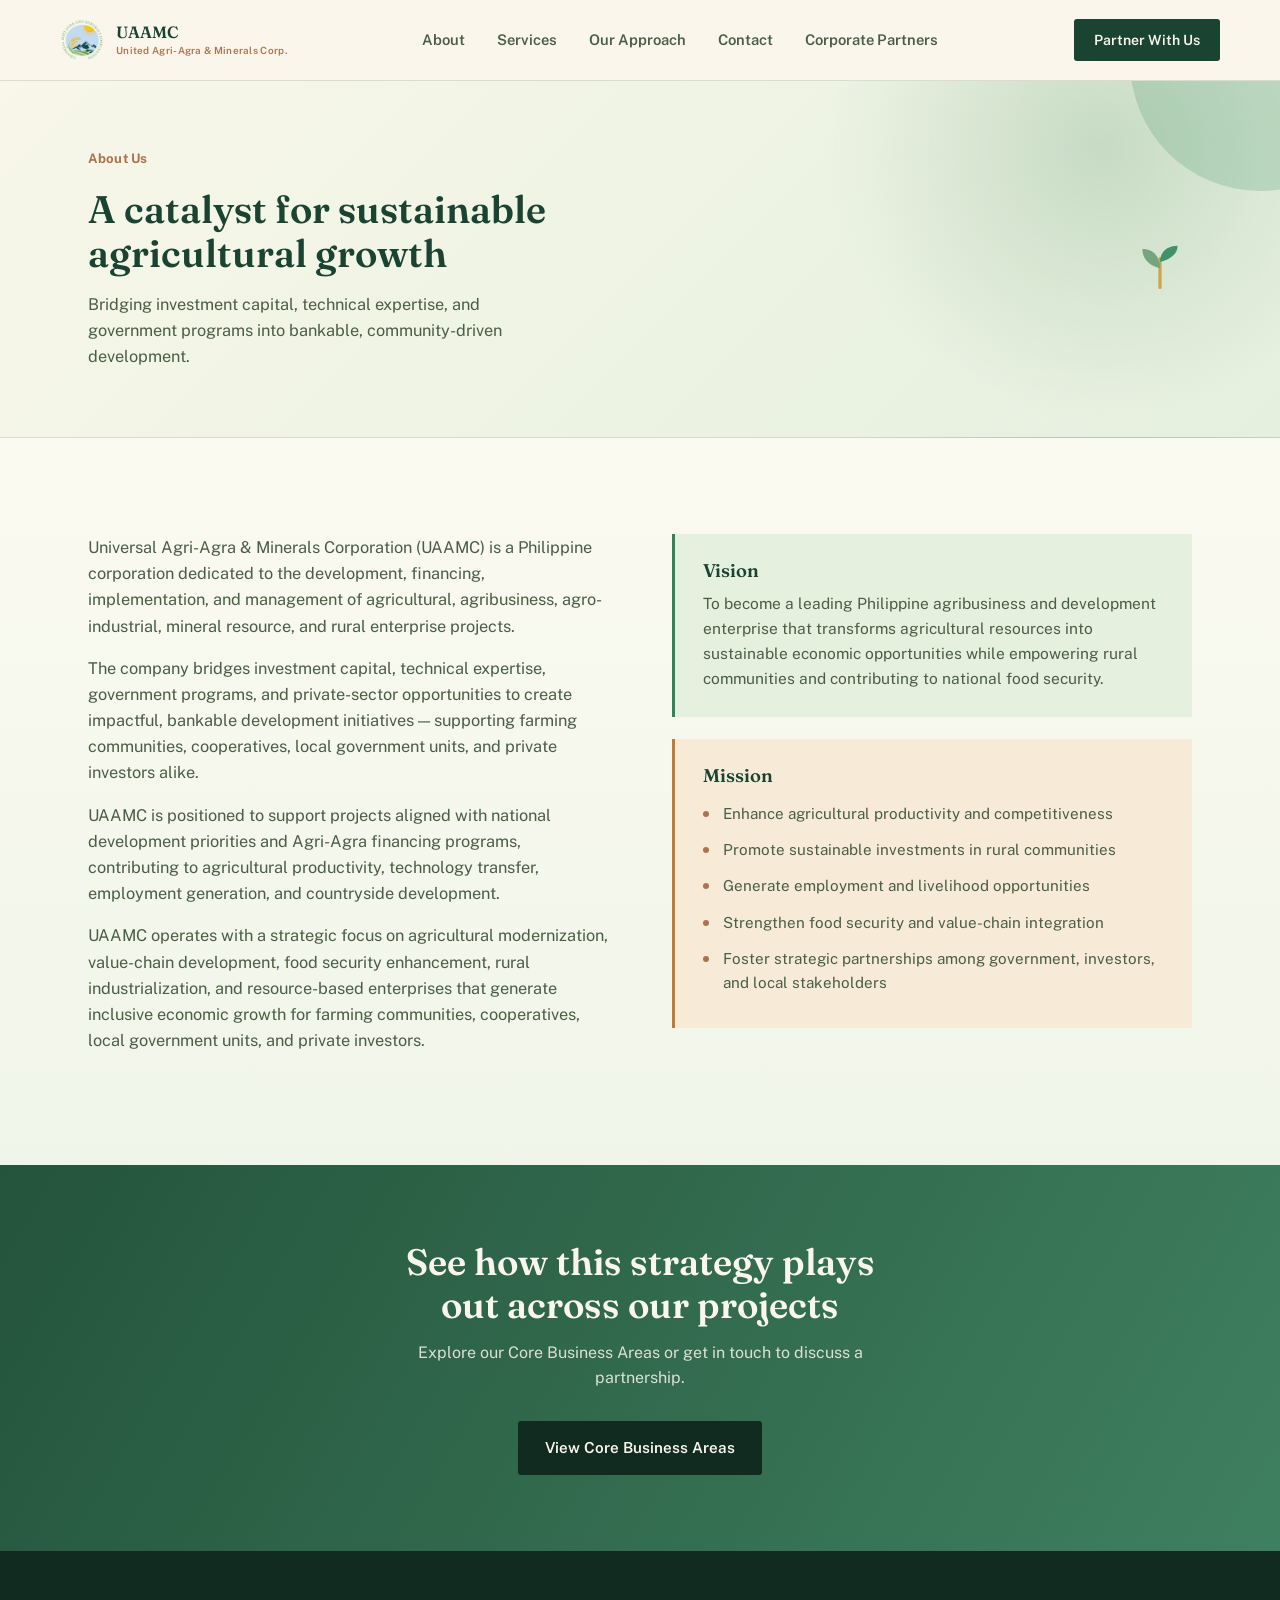
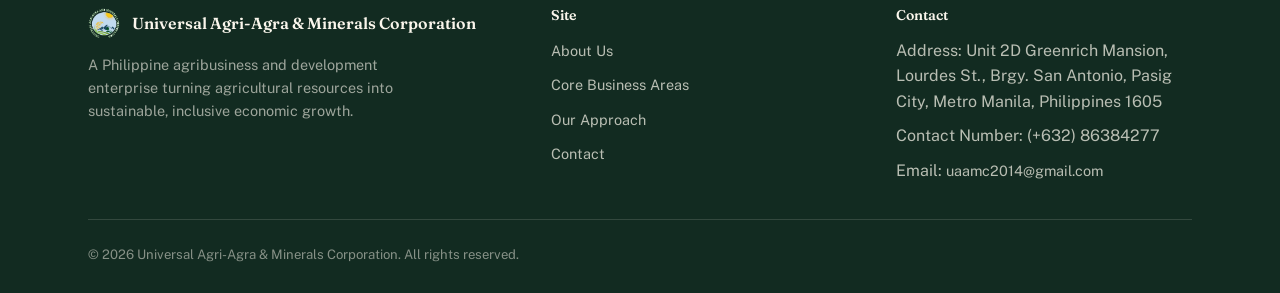
==== commit bc9ca3e3: "Add files via upload" ====
--- a/about.html
+++ b/about.html
@@ -115,8 +115,9 @@
       <div>
         <h4>Contact</h4>
         <ul>
-          <li><a href="mailto:uaamc2014@gmail.com">uaamc2014@gmail.com</a></li>
-          <li>Unit 2D Greenrich Mansion, Lourdes St., Brgy. San Antonio, Pasig City, Metro Manila, Philippines 1605</li>
+          <li>Address: Unit 2D Greenrich Mansion, Lourdes St., Brgy. San Antonio, Pasig City, Metro Manila, Philippines 1605</li>
+          <li>Contact Number: (+632) 86384277</li>
+          <li>Email: <a href="mailto:uaamc2014@gmail.com">uaamc2014@gmail.com</a></li>
         </ul>
       </div>
     </div>
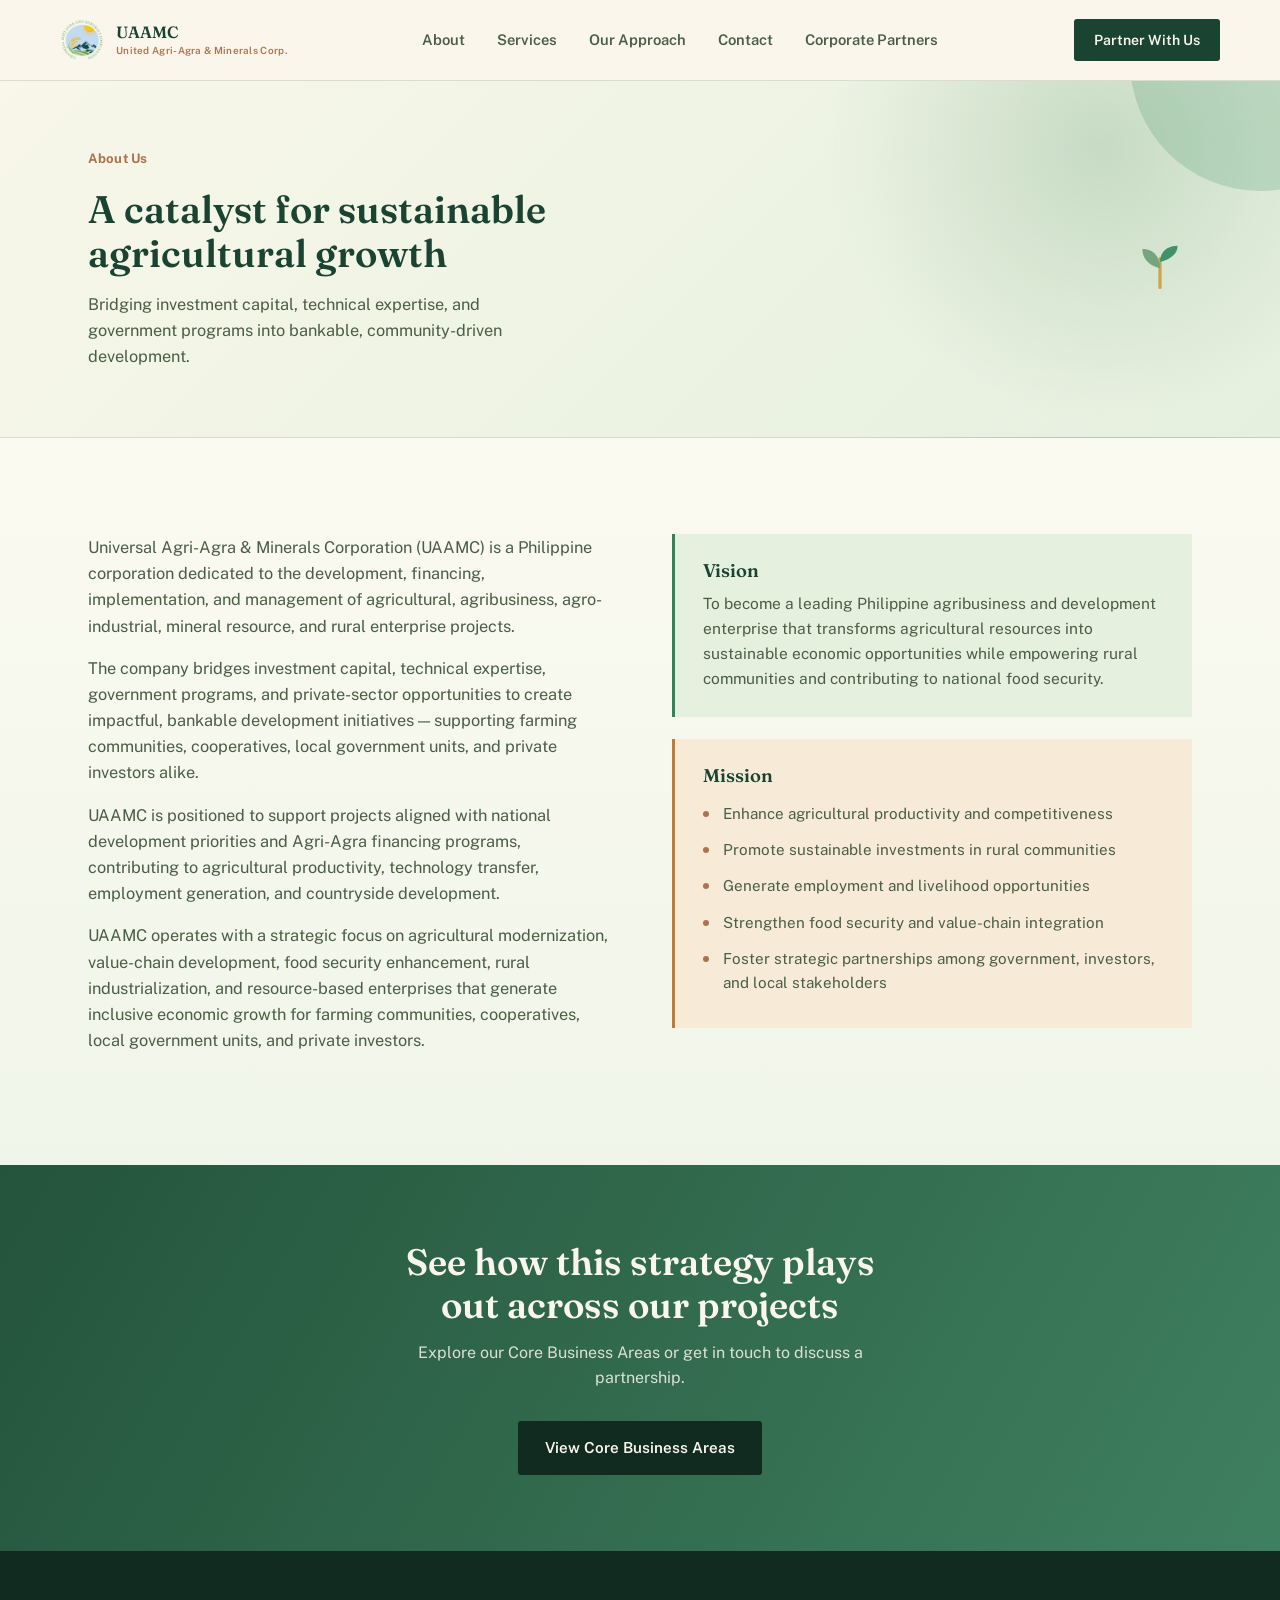
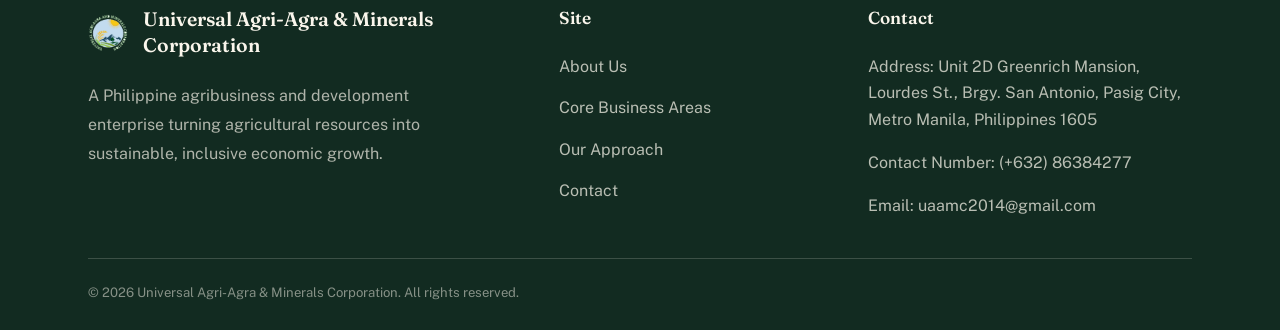
==== commit 3ec176d6: "Add files via upload" ====
--- a/about.html
+++ b/about.html
@@ -93,17 +93,20 @@
   </section>
 </main>
 
-<footer>
+<footer class="site-footer">
   <div class="wrap">
     <div class="foot-grid">
-      <div>
+      <div class="footer-brand-column">
         <div class="foot-brand">
           <img class="brand-mark" src="assets/uaamc-logo.png" alt="UAAMC logo">
-          <span>Universal Agri-Agra & Minerals Corporation</span>
+          <span>Universal Agri-Agra &amp; Minerals Corporation</span>
         </div>
-        <p style="max-width:34ch; font-size:0.9rem; color:rgba(250,246,236,0.6);">A Philippine agribusiness and development enterprise turning agricultural resources into sustainable, inclusive economic growth.</p>
+        <p class="footer-description">
+          A Philippine agribusiness and development enterprise turning
+          agricultural resources into sustainable, inclusive economic growth.
+        </p>
       </div>
-      <div>
+      <div class="footer-site-column">
         <h4>Site</h4>
         <ul>
           <li><a href="about.html">About Us</a></li>
@@ -112,11 +115,11 @@
           <li><a href="contact.html">Contact</a></li>
         </ul>
       </div>
-      <div>
+      <div class="footer-contact-column">
         <h4>Contact</h4>
-        <ul>
+        <ul class="footer-contact">
           <li>Address: Unit 2D Greenrich Mansion, Lourdes St., Brgy. San Antonio, Pasig City, Metro Manila, Philippines 1605</li>
-          <li>Contact Number: (+632) 86384277</li>
+          <li>Contact Number: <a href="tel:+63286384277">(+632) 86384277</a></li>
           <li>Email: <a href="mailto:uaamc2014@gmail.com">uaamc2014@gmail.com</a></li>
         </ul>
       </div>
--- a/styles.css
+++ b/styles.css
@@ -280,23 +280,20 @@
 .cta-band .btn-primary{background:var(--forest-deep);}
 .cta-band .btn-primary:hover{background:var(--forest);}
 
-footer{background:var(--forest-deep); color:rgba(250,246,236,0.72); padding:56px 0 28px 0;}
-.foot-grid{
-  display:grid; grid-template-columns:1.4fr 1fr 1fr; gap:48px; padding-bottom:36px;
-  border-bottom:1px solid rgba(250,246,236,0.14);
-}
-.foot-brand{display:flex; gap:12px; align-items:center; margin-bottom:14px;}
-.foot-brand .brand-mark{width:32px; height:32px;}
-.foot-brand span{font-family:'Fraunces',serif; color:var(--cream); font-weight:600;}
-footer h4{color:var(--cream); font-size:0.88rem; margin-bottom:14px; text-transform:none;}
-footer ul{list-style:none; display:flex; flex-direction:column; gap:9px;}
-footer a{text-decoration:none; color:rgba(250,246,236,0.72); font-size:0.9rem;}
-footer a:hover{color:var(--gold);}
-.foot-bottom{
-  display:flex; justify-content:space-between; flex-wrap:wrap; gap:12px;
-  padding-top:24px; font-size:0.82rem; color:rgba(250,246,236,0.5);
-}
-
+/* ---------- Footer ---------- */
+.site-footer{background:var(--forest-deep);color:rgba(250,246,236,.72);padding:56px 0 28px;}
+.site-footer .foot-grid{display:grid;grid-template-columns:1.45fr .85fr 1.2fr;gap:80px;padding-bottom:38px;border-bottom:1px solid rgba(250,246,236,.18);align-items:start;}
+.site-footer .foot-brand{display:flex;align-items:center;gap:15px;margin-bottom:24px;}
+.site-footer .foot-brand .brand-mark{width:40px;height:40px;flex-shrink:0;}
+.site-footer .foot-brand span{color:var(--cream);font-family:'Fraunces',serif;font-size:1.22rem;font-weight:600;line-height:1.3;}
+.site-footer .footer-description{max-width:390px;margin:0;color:rgba(250,246,236,.68);font-family:'Public Sans',sans-serif;font-size:1rem;line-height:1.8;}
+.site-footer h4{color:var(--cream);font-family:'Fraunces',serif;font-size:1.08rem;font-weight:600;line-height:1.3;margin:0 0 24px;}
+.site-footer ul{list-style:none;display:flex;flex-direction:column;gap:15px;margin:0;padding:0;}
+.site-footer .footer-site-column a,.site-footer .footer-contact,.site-footer .footer-contact a{color:rgba(250,246,236,.72);font-family:'Public Sans',sans-serif;font-size:1rem;font-weight:400;line-height:1.65;text-decoration:none;}
+.site-footer .footer-site-column a:hover,.site-footer .footer-contact a:hover{color:var(--gold);}
+.site-footer .footer-contact{gap:17px;}
+.site-footer .footer-contact li{overflow-wrap:anywhere;}
+.site-footer .foot-bottom{display:flex;justify-content:space-between;flex-wrap:wrap;gap:12px;padding-top:24px;font-family:'Public Sans',sans-serif;font-size:.82rem;line-height:1.5;color:rgba(250,246,236,.5);}
 /* ---------- Responsive ---------- */
 @media (max-width:900px){
   .hero .wrap{grid-template-columns:1fr; gap:36px;}
@@ -632,3 +629,7 @@
   }
   header nav.is-open .submenu a{padding:9px 0; white-space:normal;}
 }
+
+/* ---------- Footer responsive refinements ---------- */
+@media (max-width:900px){.site-footer .foot-grid{grid-template-columns:1fr 1fr;gap:42px}.site-footer .footer-brand-column{grid-column:1 / -1}.site-footer .footer-description{max-width:600px}}
+@media (max-width:560px){.site-footer{padding:42px 0 24px}.site-footer .foot-grid{grid-template-columns:1fr;gap:34px}.site-footer .footer-brand-column{grid-column:auto}.site-footer .foot-brand{align-items:flex-start;gap:12px}.site-footer .foot-brand .brand-mark{width:36px;height:36px}.site-footer .foot-brand span{font-size:1.05rem}.site-footer .footer-description,.site-footer .footer-site-column a,.site-footer .footer-contact,.site-footer .footer-contact a{font-size:.95rem}}
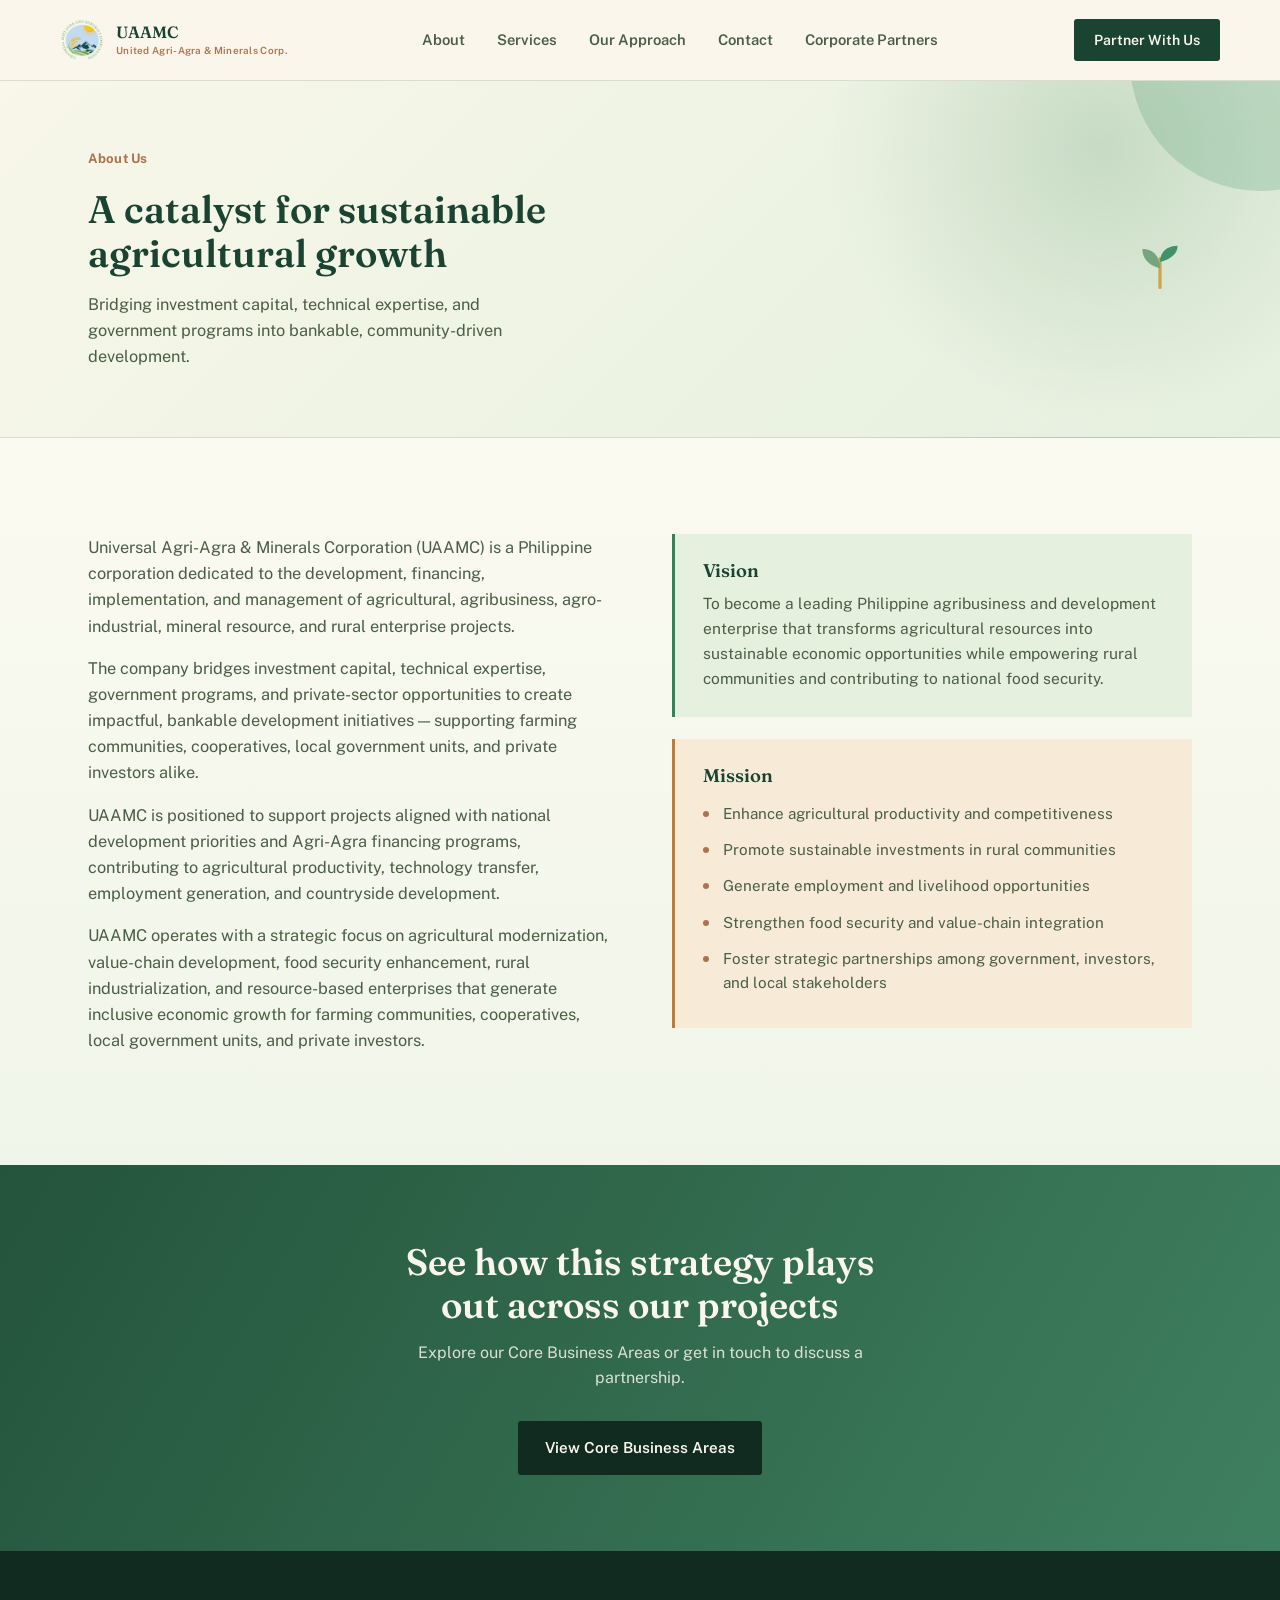
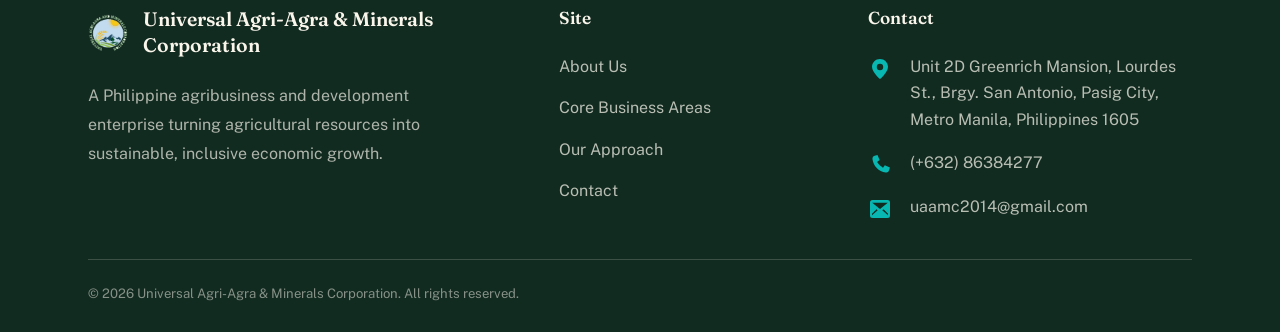
==== commit aa730e78: "Add files via upload" ====
--- a/about.html
+++ b/about.html
@@ -106,6 +106,7 @@
           agricultural resources into sustainable, inclusive economic growth.
         </p>
       </div>
+
       <div class="footer-site-column">
         <h4>Site</h4>
         <ul>
@@ -115,12 +116,28 @@
           <li><a href="contact.html">Contact</a></li>
         </ul>
       </div>
+
       <div class="footer-contact-column">
         <h4>Contact</h4>
         <ul class="footer-contact">
-          <li>Address: Unit 2D Greenrich Mansion, Lourdes St., Brgy. San Antonio, Pasig City, Metro Manila, Philippines 1605</li>
-          <li>Contact Number: <a href="tel:+63286384277">(+632) 86384277</a></li>
-          <li>Email: <a href="mailto:uaamc2014@gmail.com">uaamc2014@gmail.com</a></li>
+          <li>
+            <span class="contact-icon" aria-hidden="true">
+              <svg viewBox="0 0 24 24" focusable="false"><path d="M12 2C7.6 2 4 5.5 4 9.7c0 5.6 8 12.3 8 12.3s8-6.7 8-12.3C20 5.5 16.4 2 12 2zm0 11.2a3.2 3.2 0 1 1 0-6.4 3.2 3.2 0 0 1 0 6.4z"/></svg>
+            </span>
+            <span>Unit 2D Greenrich Mansion, Lourdes St., Brgy. San Antonio, Pasig City, Metro Manila, Philippines 1605</span>
+          </li>
+          <li>
+            <span class="contact-icon" aria-hidden="true">
+              <svg viewBox="0 0 24 24" focusable="false"><path d="M6.6 2.8 9.5 2l2.1 5.1-2.5 1.8a16.7 16.7 0 0 0 5.9 5.9l1.8-2.5 5.1 2.1-.8 2.9a3 3 0 0 1-3.3 2.2C10.5 18.5 5.5 13.5 4.4 5.8a3 3 0 0 1 2.2-3z"/></svg>
+            </span>
+            <a href="tel:+63286384277">(+632) 86384277</a>
+          </li>
+          <li>
+            <span class="contact-icon" aria-hidden="true">
+              <svg viewBox="0 0 24 24" focusable="false"><path d="M2 5.5A2.5 2.5 0 0 1 4.5 3h15A2.5 2.5 0 0 1 22 5.5v13a2.5 2.5 0 0 1-2.5 2.5h-15A2.5 2.5 0 0 1 2 18.5v-13zm2.2.2L12 12l7.8-6.3H4.2zM4 18.2l5.7-5-1.2-1L4 16.8v1.4zm16 0v-1.4l-4.5-4.6-1.2 1 5.7 5z"/></svg>
+            </span>
+            <a href="mailto:uaamc2014@gmail.com">uaamc2014@gmail.com</a>
+          </li>
         </ul>
       </div>
     </div>
--- a/styles.css
+++ b/styles.css
@@ -633,3 +633,9 @@
 /* ---------- Footer responsive refinements ---------- */
 @media (max-width:900px){.site-footer .foot-grid{grid-template-columns:1fr 1fr;gap:42px}.site-footer .footer-brand-column{grid-column:1 / -1}.site-footer .footer-description{max-width:600px}}
 @media (max-width:560px){.site-footer{padding:42px 0 24px}.site-footer .foot-grid{grid-template-columns:1fr;gap:34px}.site-footer .footer-brand-column{grid-column:auto}.site-footer .foot-brand{align-items:flex-start;gap:12px}.site-footer .foot-brand .brand-mark{width:36px;height:36px}.site-footer .foot-brand span{font-size:1.05rem}.site-footer .footer-description,.site-footer .footer-site-column a,.site-footer .footer-contact,.site-footer .footer-contact a{font-size:.95rem}}
+
+/* Contact icons */
+.site-footer .footer-contact li{display:flex;align-items:flex-start;gap:18px;}
+.site-footer .contact-icon{display:inline-flex;align-items:center;justify-content:center;flex:0 0 24px;width:24px;height:24px;margin-top:3px;color:#08b6b2;}
+.site-footer .contact-icon svg{width:24px;height:24px;fill:currentColor;}
+.site-footer .footer-contact li > span:last-child,.site-footer .footer-contact li > a{min-width:0;}
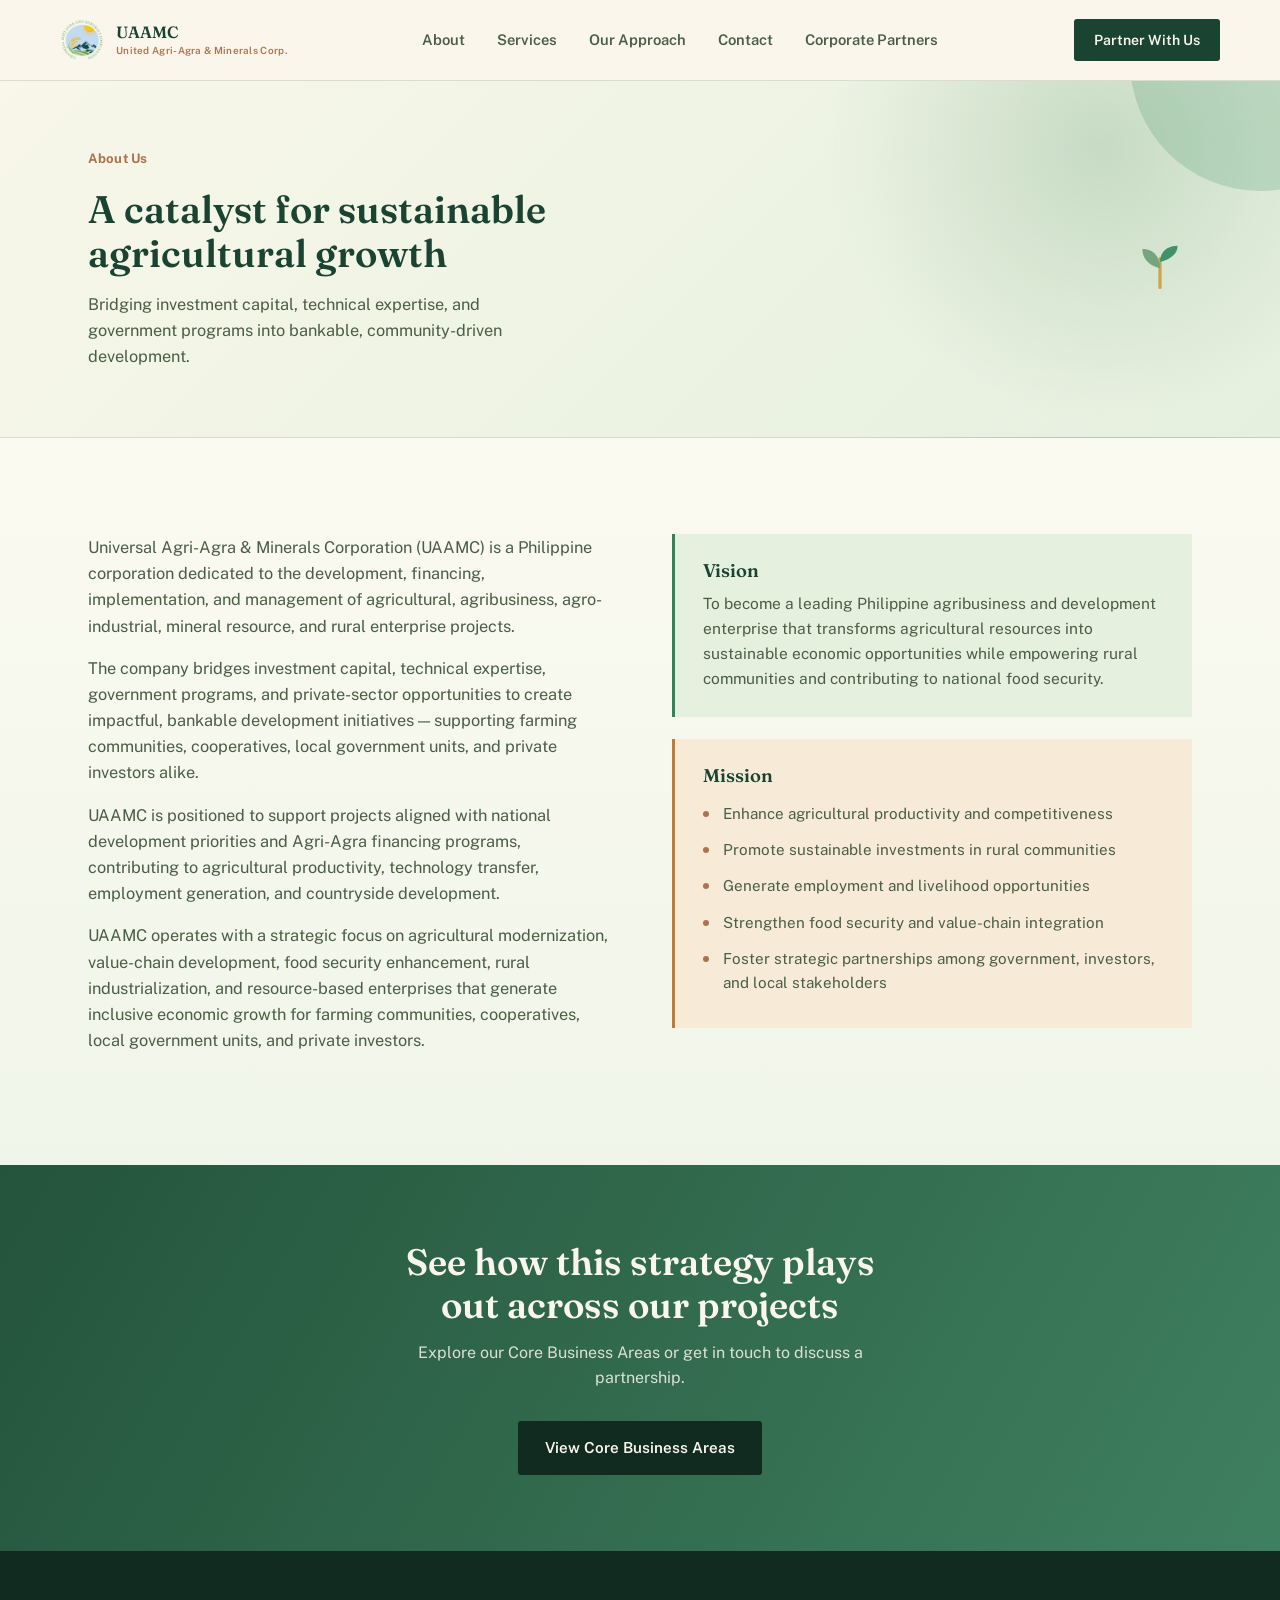
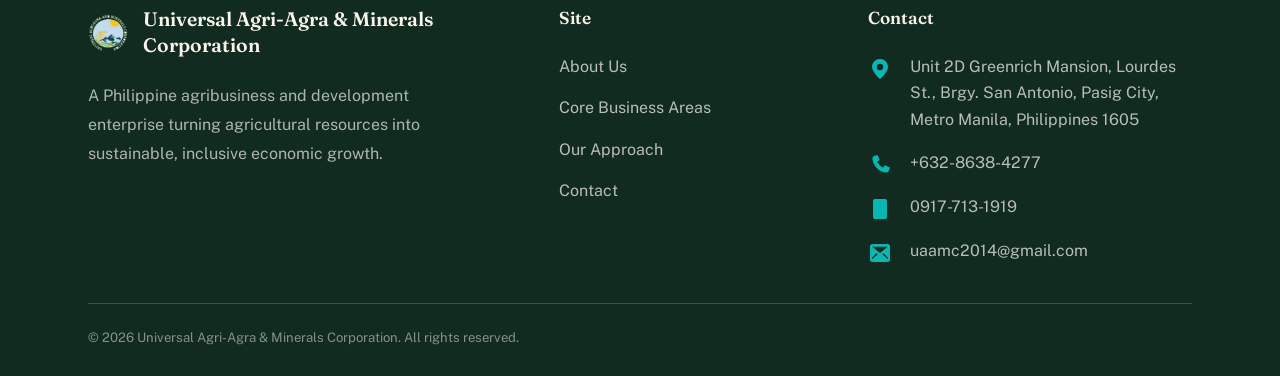
==== commit 48f00732: "Add files via upload" ====
--- a/about.html
+++ b/about.html
@@ -130,7 +130,13 @@
             <span class="contact-icon" aria-hidden="true">
               <svg viewBox="0 0 24 24" focusable="false"><path d="M6.6 2.8 9.5 2l2.1 5.1-2.5 1.8a16.7 16.7 0 0 0 5.9 5.9l1.8-2.5 5.1 2.1-.8 2.9a3 3 0 0 1-3.3 2.2C10.5 18.5 5.5 13.5 4.4 5.8a3 3 0 0 1 2.2-3z"/></svg>
             </span>
-            <a href="tel:+63286384277">(+632) 86384277</a>
+            <a href="tel:+63286384277">+632-8638-4277</a>
+          </li>
+          <li>
+            <span class="contact-icon" aria-hidden="true">
+              <svg viewBox="0 0 24 24" focusable="false"><path d="M7 2h10a2 2 0 0 1 2 2v16a2 2 0 0 1-2 2H7a2 2 0 0 1-2-2V4a2 2 0 0 1 2-2zm5 17h.01"/></svg>
+            </span>
+            <a href="tel:+639177131919">0917-713-1919</a>
           </li>
           <li>
             <span class="contact-icon" aria-hidden="true">
--- a/styles.css
+++ b/styles.css
@@ -93,8 +93,9 @@
 .menu-btn span{display:block; width:24px; height:2px; background:var(--forest); margin:5px 0;}
 
 /* ---------- Hero (home page) ---------- */
+/* Extra bottom spacing keeps the CTA buttons clear of the next section boundary. */
 .hero{
-  padding:72px 0 0 0;
+  padding:72px 0 32px 0;
   background:linear-gradient(180deg, var(--cream) 0%, var(--cream-alt) 100%);
   overflow:hidden;
 }
@@ -297,7 +298,7 @@
 /* ---------- Responsive ---------- */
 @media (max-width:900px){
   .hero .wrap{grid-template-columns:1fr; gap:36px;}
-  .hero{padding-top:48px;}
+  .hero{padding-top:48px; padding-bottom:32px;}
   .hero-art{order:-1; max-width:420px; margin:0 auto;}
   .about-grid, .phil-grid, .contact-grid, .approach-teaser-grid{grid-template-columns:1fr; gap:40px;}
   .service-grid{grid-template-columns:repeat(2,1fr);}
@@ -639,3 +640,9 @@
 .site-footer .contact-icon{display:inline-flex;align-items:center;justify-content:center;flex:0 0 24px;width:24px;height:24px;margin-top:3px;color:#08b6b2;}
 .site-footer .contact-icon svg{width:24px;height:24px;fill:currentColor;}
 .site-footer .footer-contact li > span:last-child,.site-footer .footer-contact li > a{min-width:0;}
+
+/* Contact page icon-only rows */
+.page-contact .contact-row div p { margin:0; }
+.page-contact .contact-row div p + p { margin-top:6px; }
+.page-contact .contact-row a { color:inherit; text-decoration:none; }
+.page-contact .contact-row a:hover { color:var(--forest); text-decoration:underline; }
